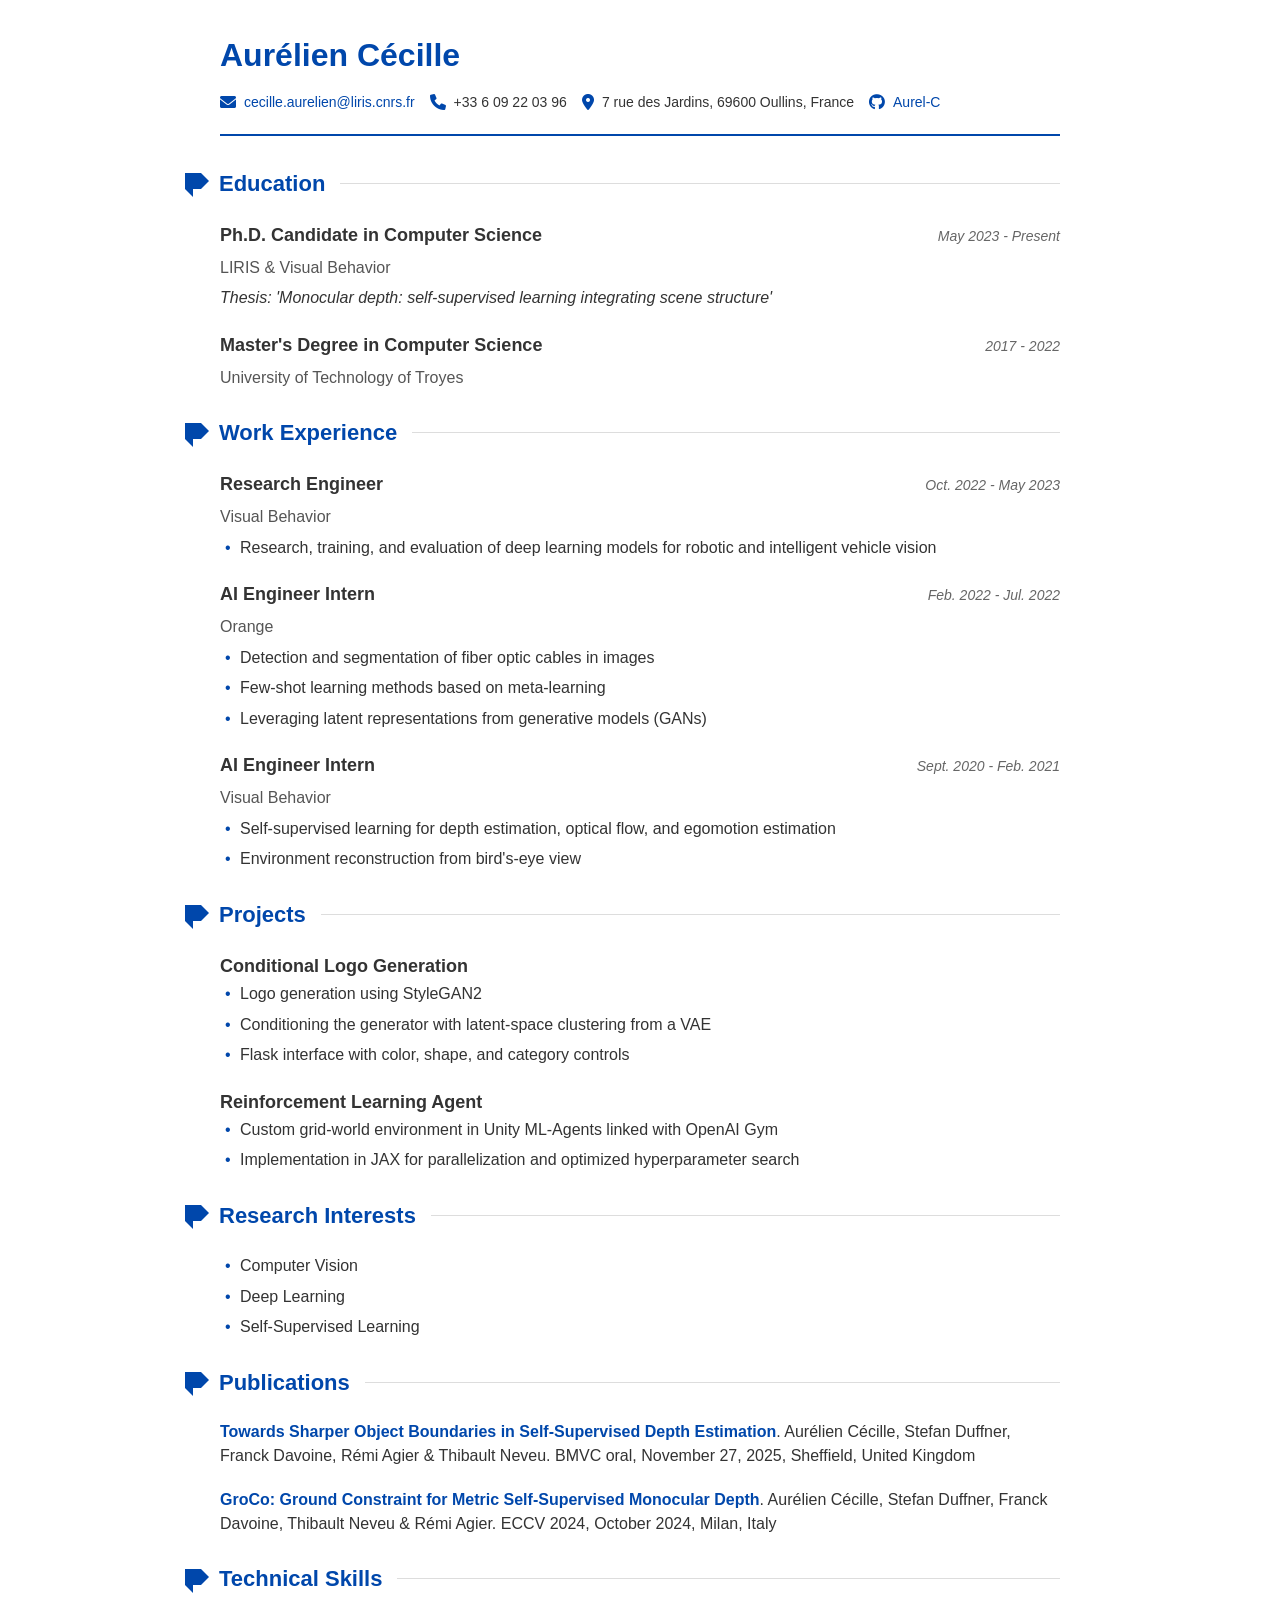
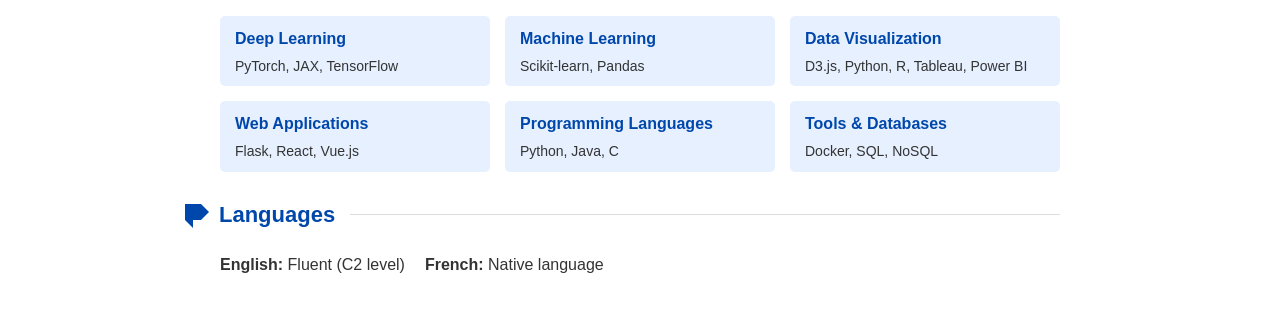
==== index.html @ 55fd3c97 "first commit" ====
<!DOCTYPE html>
<html lang="en">

<head>
    <meta charset="UTF-8">
    <meta name="viewport" content="width=device-width, initial-scale=1.0">
    <title>Aurélien Cécille - CV</title>
    <link rel="stylesheet" href="styles.css">
    <link rel="stylesheet" href="https://cdnjs.cloudflare.com/ajax/libs/font-awesome/6.0.0/css/all.min.css">
</head>

<body>
    <div class="container">
        <header>
            <div class="profile">
                <h1>Aurélien Cécille</h1>
                <div class="contact-info">
                    <p><i class="fas fa-envelope"></i> <a href="mailto:cecille.aurelien@liris.cnrs.fr">cecille.aurelien@liris.cnrs.fr</a></p>
                    <p><i class="fas fa-phone"></i> +33 6 09 22 03 96</p>
                    <p><i class="fas fa-map-marker-alt"></i> 7 rue des Jardins, 69600 Oullins, France</p>
                    <p><i class="fab fa-github"></i> <a href="https://github.com/aurel-c" target="_blank" rel="noreferrer noopener">Aurel-C</a></p>
                </div>
            </div>
        </header>

        <section id="education">
            <h2>
                <svg class="section-icon" width="18" height="18" viewBox="0 0 31.749998 31.750002">
                    <g transform="translate(-92.958307,-152.68222)">
                        <g transform="matrix(0.26458333,0,0,0.26458333,89.059949,132.625)">
                            <g transform="translate(14.733938,75.806834)">
                                <path style="fill:#0047ab" transform="rotate(180,20,100)"
                                    d="M 0,120 V 80 l 40,40 z m 40,80 h -80 v -80 h 80 z m -80,0 -40,-40 40,-40 z" />
                            </g>
                        </g>
                    </g>
                </svg>
                Education
            </h2>
            <div class="entry">
                <div class="entry-title">
                    <h3>Ph.D. Candidate in Computer Science</h3>
                    <p class="date">May 2023 - Present</p>
                </div>
                <p class="institution">LIRIS &amp; Visual Behavior</p>
                <p class="details">Thesis: &#39;Monocular depth: self-supervised learning integrating scene structure&#39;</p>
            </div>
            <div class="entry">
                <div class="entry-title">
                    <h3>Master&#39;s Degree in Computer Science</h3>
                    <p class="date">2017 - 2022</p>
                </div>
                <p class="institution">University of Technology of Troyes</p>
            </div>
        </section>

        <section id="work-experience">
            <h2>
                <svg class="section-icon" width="18" height="18" viewBox="0 0 31.749998 31.750002">
                    <g transform="translate(-92.958307,-152.68222)">
                        <g transform="matrix(0.26458333,0,0,0.26458333,89.059949,132.625)">
                            <g transform="translate(14.733938,75.806834)">
                                <path style="fill:#0047ab" transform="rotate(180,20,100)"
                                    d="M 0,120 V 80 l 40,40 z m 40,80 h -80 v -80 h 80 z m -80,0 -40,-40 40,-40 z" />
                            </g>
                        </g>
                    </g>
                </svg>
                Work Experience
            </h2>
            <div class="entry">
                <div class="entry-title">
                    <h3>Research Engineer</h3>
                    <p class="date">Oct. 2022 - May 2023</p>
                </div>
                <p class="institution">Visual Behavior</p>
                <ul>
                    <li>Research, training, and evaluation of deep learning models for robotic and intelligent vehicle vision</li>
                </ul>
            </div>
            <div class="entry">
                <div class="entry-title">
                    <h3>AI Engineer Intern</h3>
                    <p class="date">Feb. 2022 - Jul. 2022</p>
                </div>
                <p class="institution">Orange</p>
                <ul>
                    <li>Detection and segmentation of fiber optic cables in images</li>
                    <li>Few-shot learning methods based on meta-learning</li>
                    <li>Leveraging latent representations from generative models (GANs)</li>
                </ul>
            </div>
            <div class="entry">
                <div class="entry-title">
                    <h3>AI Engineer Intern</h3>
                    <p class="date">Sept. 2020 - Feb. 2021</p>
                </div>
                <p class="institution">Visual Behavior</p>
                <ul>
                    <li>Self-supervised learning for depth estimation, optical flow, and egomotion estimation</li>
                    <li>Environment reconstruction from bird&#39;s-eye view</li>
                </ul>
            </div>
        </section>

        <section id="projects">
            <h2>
                <svg class="section-icon" width="18" height="18" viewBox="0 0 31.749998 31.750002">
                    <g transform="translate(-92.958307,-152.68222)">
                        <g transform="matrix(0.26458333,0,0,0.26458333,89.059949,132.625)">
                            <g transform="translate(14.733938,75.806834)">
                                <path style="fill:#0047ab" transform="rotate(180,20,100)"
                                    d="M 0,120 V 80 l 40,40 z m 40,80 h -80 v -80 h 80 z m -80,0 -40,-40 40,-40 z" />
                            </g>
                        </g>
                    </g>
                </svg>
                Projects
            </h2>
            <div class="entry">
                <h3>
                    <a href="https://github.com/Aurel-C/Conditional-Logo-Generation-with-StyleGAN2" target="_blank" rel="noreferrer noopener">Conditional Logo Generation</a>
                </h3>
                <ul>
                    <li>Logo generation using StyleGAN2</li>
                    <li>Conditioning the generator with latent-space clustering from a VAE</li>
                    <li>Flask interface with color, shape, and category controls</li>
                </ul>
            </div>
            <div class="entry">
                <h3>
                    <a href="https://github.com/Aurel-C/Gridworld-rl" target="_blank" rel="noreferrer noopener">Reinforcement Learning Agent</a>
                </h3>
                <ul>
                    <li>Custom grid-world environment in Unity ML-Agents linked with OpenAI Gym</li>
                    <li>Implementation in JAX for parallelization and optimized hyperparameter search</li>
                </ul>
            </div>
        </section>

        <section id="research-interests">
            <h2>
                <svg class="section-icon" width="18" height="18" viewBox="0 0 31.749998 31.750002">
                    <g transform="translate(-92.958307,-152.68222)">
                        <g transform="matrix(0.26458333,0,0,0.26458333,89.059949,132.625)">
                            <g transform="translate(14.733938,75.806834)">
                                <path style="fill:#0047ab" transform="rotate(180,20,100)"
                                    d="M 0,120 V 80 l 40,40 z m 40,80 h -80 v -80 h 80 z m -80,0 -40,-40 40,-40 z" />
                            </g>
                        </g>
                    </g>
                </svg>
                Research Interests
            </h2>
            <ul>
                <li>Computer Vision</li>
                <li>Deep Learning</li>
                <li>Self-Supervised Learning</li>
            </ul>
        </section>

        <section id="publications">
            <h2>
                <svg class="section-icon" width="18" height="18" viewBox="0 0 31.749998 31.750002">
                    <g transform="translate(-92.958307,-152.68222)">
                        <g transform="matrix(0.26458333,0,0,0.26458333,89.059949,132.625)">
                            <g transform="translate(14.733938,75.806834)">
                                <path style="fill:#0047ab" transform="rotate(180,20,100)"
                                    d="M 0,120 V 80 l 40,40 z m 40,80 h -80 v -80 h 80 z m -80,0 -40,-40 40,-40 z" />
                            </g>
                        </g>
                    </g>
                </svg>
                Publications
            </h2>
            <div class="entry">
                <p class="publication"><a href="https://arxiv.org/abs/2509.15987" target="_blank" rel="noreferrer noopener">Towards Sharper Object Boundaries in Self-Supervised Depth Estimation</a>. Aurélien Cécille, Stefan Duffner, Franck Davoine, Rémi Agier &amp; Thibault Neveu. BMVC oral, November 27, 2025, Sheffield, United Kingdom</p>
            </div>
            <div class="entry">
                <p class="publication"><a href="https://arxiv.org/abs/2409.14850" target="_blank" rel="noreferrer noopener">GroCo: Ground Constraint for Metric Self-Supervised Monocular Depth</a>. Aurélien Cécille, Stefan Duffner, Franck Davoine, Thibault Neveu &amp; Rémi Agier. ECCV 2024, October 2024, Milan, Italy</p>
            </div>
        </section>

        <section id="technical-skills">
            <h2>
                <svg class="section-icon" width="18" height="18" viewBox="0 0 31.749998 31.750002">
                    <g transform="translate(-92.958307,-152.68222)">
                        <g transform="matrix(0.26458333,0,0,0.26458333,89.059949,132.625)">
                            <g transform="translate(14.733938,75.806834)">
                                <path style="fill:#0047ab" transform="rotate(180,20,100)"
                                    d="M 0,120 V 80 l 40,40 z m 40,80 h -80 v -80 h 80 z m -80,0 -40,-40 40,-40 z" />
                            </g>
                        </g>
                    </g>
                </svg>
                Technical Skills
            </h2>
            <div class="skills-grid">
                <div class="skill-category">
                    <h3>Deep Learning</h3>
                    <p>PyTorch, JAX, TensorFlow</p>
                </div>
                <div class="skill-category">
                    <h3>Machine Learning</h3>
                    <p>Scikit-learn, Pandas</p>
                </div>
                <div class="skill-category">
                    <h3>Data Visualization</h3>
                    <p>D3.js, Python, R, Tableau, Power BI</p>
                </div>
                <div class="skill-category">
                    <h3>Web Applications</h3>
                    <p>Flask, React, Vue.js</p>
                </div>
                <div class="skill-category">
                    <h3>Programming Languages</h3>
                    <p>Python, Java, C</p>
                </div>
                <div class="skill-category">
                    <h3>Tools &amp; Databases</h3>
                    <p>Docker, SQL, NoSQL</p>
                </div>
            </div>
        </section>

        <section id="languages">
            <h2>
                <svg class="section-icon" width="18" height="18" viewBox="0 0 31.749998 31.750002">
                    <g transform="translate(-92.958307,-152.68222)">
                        <g transform="matrix(0.26458333,0,0,0.26458333,89.059949,132.625)">
                            <g transform="translate(14.733938,75.806834)">
                                <path style="fill:#0047ab" transform="rotate(180,20,100)"
                                    d="M 0,120 V 80 l 40,40 z m 40,80 h -80 v -80 h 80 z m -80,0 -40,-40 40,-40 z" />
                            </g>
                        </g>
                    </g>
                </svg>
                Languages
            </h2>
            <div class="language">
                <p><strong>English:</strong> Fluent (C2 level)</p>
                <p><strong>French:</strong> Native language</p>
            </div>
        </section>
    </div>
</body>

</html>
---- styles.css ----
:root {
    --primary-color: #0047ab;
    --secondary-color: #f5f5f5;
    --text-color: #333;
    --accent-color: #0047ab;
    --border-color: #ddd;
    --light-accent: #e6f0ff;
}

* {
    margin: 0;
    padding: 0;
    box-sizing: border-box;
}

body {
    font-family: 'Segoe UI', Tahoma, Geneva, Verdana, sans-serif;
    line-height: 1.6;
    color: var(--text-color);
    background-color: #fff;
    padding: 0;
    margin: 0;
}

.container {
    max-width: 900px;
    margin: 0 auto;
    padding: 30px;
    background-color: #fff;
}

/* Header */
header {
    margin-bottom: 30px;
    border-bottom: 2px solid var(--primary-color);
    padding-bottom: 20px;
}

h1 {
    color: var(--primary-color);
    font-size: 32px;
    margin-bottom: 10px;
}

.contact-info {
    display: flex;
    flex-wrap: wrap;
    gap: 15px;
}

.contact-info p {
    margin: 0;
    display: flex;
    align-items: center;
    font-size: 14px;
}

.contact-info i {
    color: var(--primary-color);
    margin-right: 8px;
    font-size: 16px;
}

.contact-info a {
    color: var(--primary-color);
    text-decoration: none;
}

.contact-info a:hover {
    text-decoration: underline;
}

/* Sections */
section {
    margin-bottom: 25px;
}

h2 {
    color: var(--primary-color);
    font-size: 22px;
    margin-bottom: 15px;
    padding-bottom: 5px;
    display: flex;
    align-items: center;
    position: relative;
}

/* Add line after the header text */
h2:after {
    content: "";
    flex-grow: 1;
    height: 1px;
    background-color: var(--border-color);
    margin-left: 15px;
}

.section-icon {
    width: 24px;
    height: 24px;
    margin-right: 10px;
    vertical-align: middle;
    display: inline-block;
    position: relative;
    top: 2px;
    margin-left: -35px; /* Move whole to the left */
}

.entry {
    margin-bottom: 20px;
}

.entry-title {
    display: flex;
    justify-content: space-between;
    align-items: baseline;
    margin-bottom: 5px;
}

h3 {
    color: var(--text-color);
    font-size: 18px;
    font-weight: 600;
}

h3 a {
    color: var(--text-color);
    text-decoration: none;
    transition: all 0.2s ease;
}

h3 a:hover {
    color: var(--primary-color);
    text-decoration: underline;
}

.date {
    color: #666;
    font-style: italic;
    font-size: 14px;
}

.institution {
    color: #555;
    font-weight: 500;
    margin-bottom: 5px;
}

.publication a {
    font-weight: 600;
    color: var(--primary-color);
    text-decoration: none;
    transition: all 0.2s ease;
}

.publication a:hover {
    text-decoration: underline;
}

.details {
    font-style: italic;
    margin-bottom: 10px;
}

/* Lists */
ul {
    list-style-type: none;
    padding-left: 5px;
}

li {
    margin-bottom: 5px;
    position: relative;
    padding-left: 15px;
}

li::before {
    content: "•";
    color: var(--primary-color);
    position: absolute;
    left: 0;
}

/* Skills Grid */
.skills-grid {
    display: grid;
    grid-template-columns: repeat(auto-fill, minmax(200px, 1fr));
    gap: 15px;
}

.skill-category {
    background-color: var(--light-accent);
    padding: 10px 15px;
    border-radius: 5px;
}

.skill-category h3 {
    font-size: 16px;
    margin-bottom: 5px;
    color: var(--primary-color);
}

.skill-category p {
    font-size: 14px;
    line-height: 1.4;
}

/* Publications */
.publication {
    margin-bottom: 10px;
    line-height: 1.5;
}

/* Languages */
.language {
    display: flex;
    gap: 20px;
}

/* Media Queries for Responsiveness */
@media screen and (max-width: 768px) {
    .container {
        padding: 15px;
    }

    .contact-info {
        flex-direction: column;
        gap: 8px;
    }

    .entry-title {
        flex-direction: column;
    }

    .skills-grid {
        grid-template-columns: repeat(auto-fill, minmax(150px, 1fr));
    }

    .language {
        flex-direction: column;
        gap: 5px;
    }
}

/* Print Styles */
@media print {
    body {
        background-color: white;
        font-size: 12pt;
    }

    .container {
        max-width: 100%;
        padding: 0;
        box-shadow: none;
    }

    a {
        text-decoration: none;
        color: var(--text-color);
    }

    .skills-grid {
        page-break-inside: avoid;
    }

    section {
        page-break-inside: avoid;
    }

    h2, h3 {
        page-break-after: avoid;
    }
}
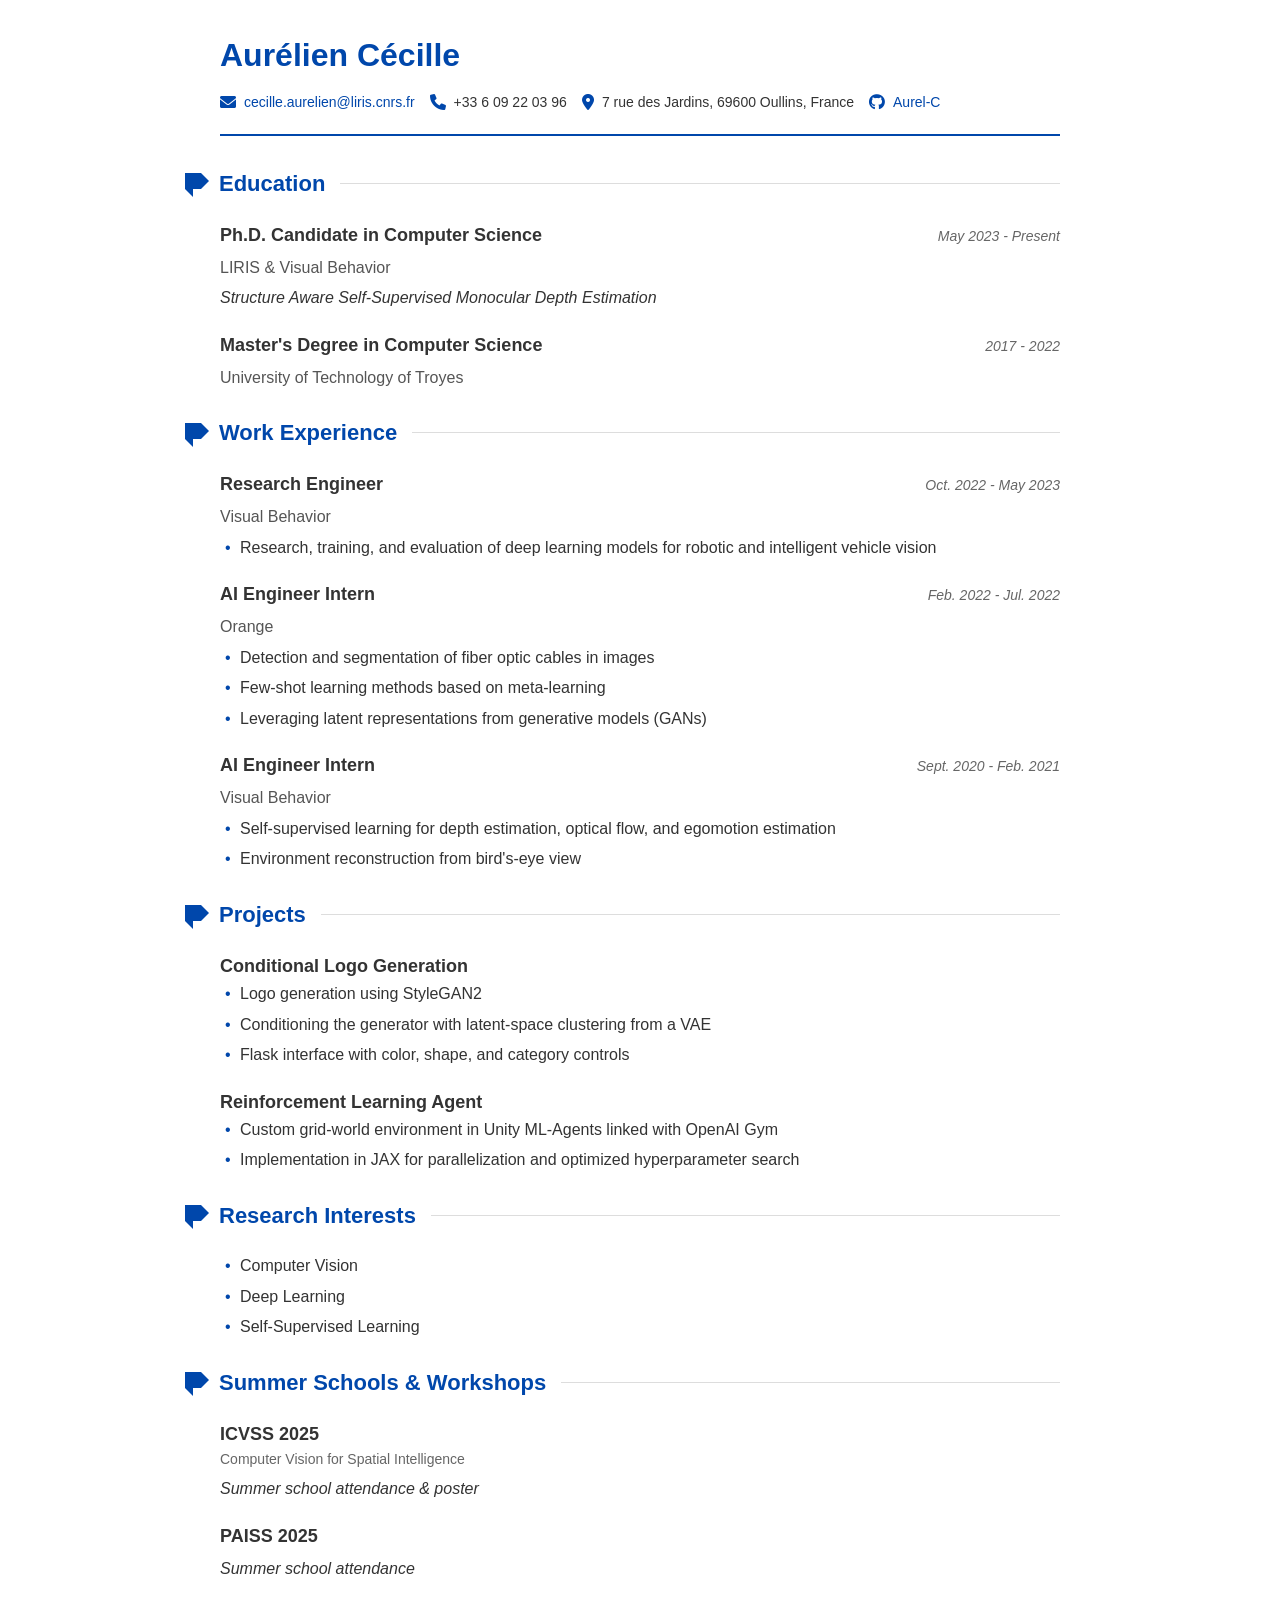
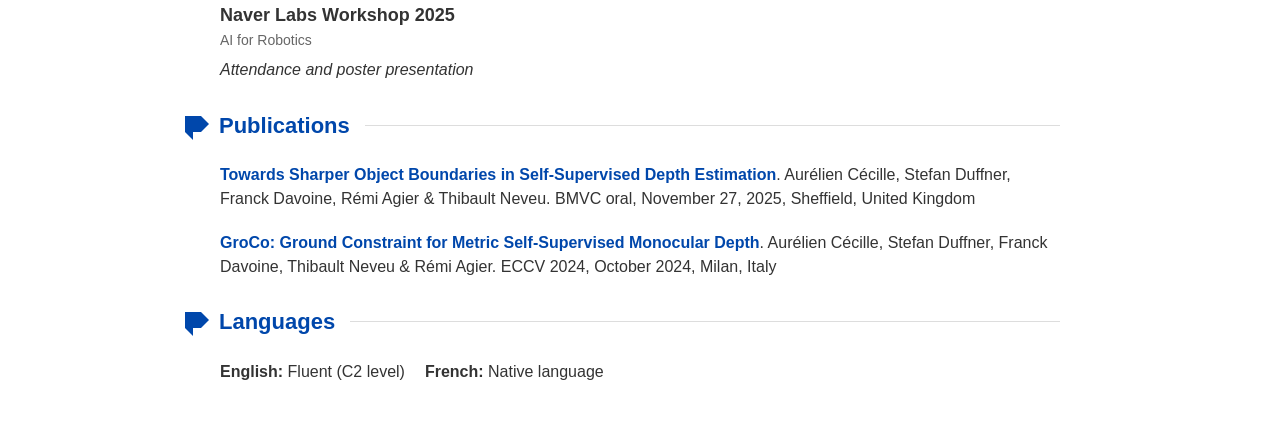
==== commit cf59b638: "SS & Workshops" ====
--- a/index.html
+++ b/index.html
@@ -43,7 +43,7 @@
                     <p class="date">May 2023 - Present</p>
                 </div>
                 <p class="institution">LIRIS &amp; Visual Behavior</p>
-                <p class="details">Thesis: &#39;Monocular depth: self-supervised learning integrating scene structure&#39;</p>
+                <p class="details">Structure Aware Self-Supervised Monocular Depth Estimation</p>
             </div>
             <div class="entry">
                 <div class="entry-title">
@@ -159,6 +159,42 @@
             </ul>
         </section>
 
+        <section id="conferences">
+            <h2>
+                <svg class="section-icon" width="18" height="18" viewBox="0 0 31.749998 31.750002">
+                    <g transform="translate(-92.958307,-152.68222)">
+                        <g transform="matrix(0.26458333,0,0,0.26458333,89.059949,132.625)">
+                            <g transform="translate(14.733938,75.806834)">
+                                <path style="fill:#0047ab" transform="rotate(180,20,100)"
+                                    d="M 0,120 V 80 l 40,40 z m 40,80 h -80 v -80 h 80 z m -80,0 -40,-40 40,-40 z" />
+                            </g>
+                        </g>
+                    </g>
+                </svg>
+                Summer Schools &amp; Workshops
+            </h2>
+            <div class="entry">
+                <div class="entry-title">
+                    <h3><a href="https://icvss.dmi.unict.it/icvss2025/" target="_blank" rel="noreferrer noopener">ICVSS 2025</a></h3>
+                </div>
+                <p class="subtitle">Computer Vision for Spatial Intelligence</p>
+                <p class="details">Summer school attendance &amp; poster</p>
+            </div>
+            <div class="entry">
+                <div class="entry-title">
+                    <h3><a href="https://europe.naverlabs.com/updates/paiss/" target="_blank" rel="noreferrer noopener">PAISS 2025</a></h3>
+                </div>
+                <p class="details">Summer school attendance</p>
+            </div>
+            <div class="entry">
+                <div class="entry-title">
+                    <h3><a href="https://europe.naverlabs.com/updates/ai4roboticsworkshop/" target="_blank" rel="noreferrer noopener">Naver Labs Workshop 2025</a></h3>
+                </div>
+                <p class="subtitle">AI for Robotics</p>
+                <p class="details">Attendance and poster presentation</p>
+            </div>
+        </section>
+
         <section id="publications">
             <h2>
                 <svg class="section-icon" width="18" height="18" viewBox="0 0 31.749998 31.750002">
@@ -181,47 +217,6 @@
             </div>
         </section>
 
-        <section id="technical-skills">
-            <h2>
-                <svg class="section-icon" width="18" height="18" viewBox="0 0 31.749998 31.750002">
-                    <g transform="translate(-92.958307,-152.68222)">
-                        <g transform="matrix(0.26458333,0,0,0.26458333,89.059949,132.625)">
-                            <g transform="translate(14.733938,75.806834)">
-                                <path style="fill:#0047ab" transform="rotate(180,20,100)"
-                                    d="M 0,120 V 80 l 40,40 z m 40,80 h -80 v -80 h 80 z m -80,0 -40,-40 40,-40 z" />
-                            </g>
-                        </g>
-                    </g>
-                </svg>
-                Technical Skills
-            </h2>
-            <div class="skills-grid">
-                <div class="skill-category">
-                    <h3>Deep Learning</h3>
-                    <p>PyTorch, JAX, TensorFlow</p>
-                </div>
-                <div class="skill-category">
-                    <h3>Machine Learning</h3>
-                    <p>Scikit-learn, Pandas</p>
-                </div>
-                <div class="skill-category">
-                    <h3>Data Visualization</h3>
-                    <p>D3.js, Python, R, Tableau, Power BI</p>
-                </div>
-                <div class="skill-category">
-                    <h3>Web Applications</h3>
-                    <p>Flask, React, Vue.js</p>
-                </div>
-                <div class="skill-category">
-                    <h3>Programming Languages</h3>
-                    <p>Python, Java, C</p>
-                </div>
-                <div class="skill-category">
-                    <h3>Tools &amp; Databases</h3>
-                    <p>Docker, SQL, NoSQL</p>
-                </div>
-            </div>
-        </section>
 
         <section id="languages">
             <h2>
--- a/styles.css
+++ b/styles.css
@@ -161,6 +161,13 @@
     margin-bottom: 10px;
 }
 
+.subtitle {
+    color: #666;
+    font-size: 14px;
+    margin-top: -6px;
+    margin-bottom: 6px;
+}
+
 /* Lists */
 ul {
     list-style-type: none;
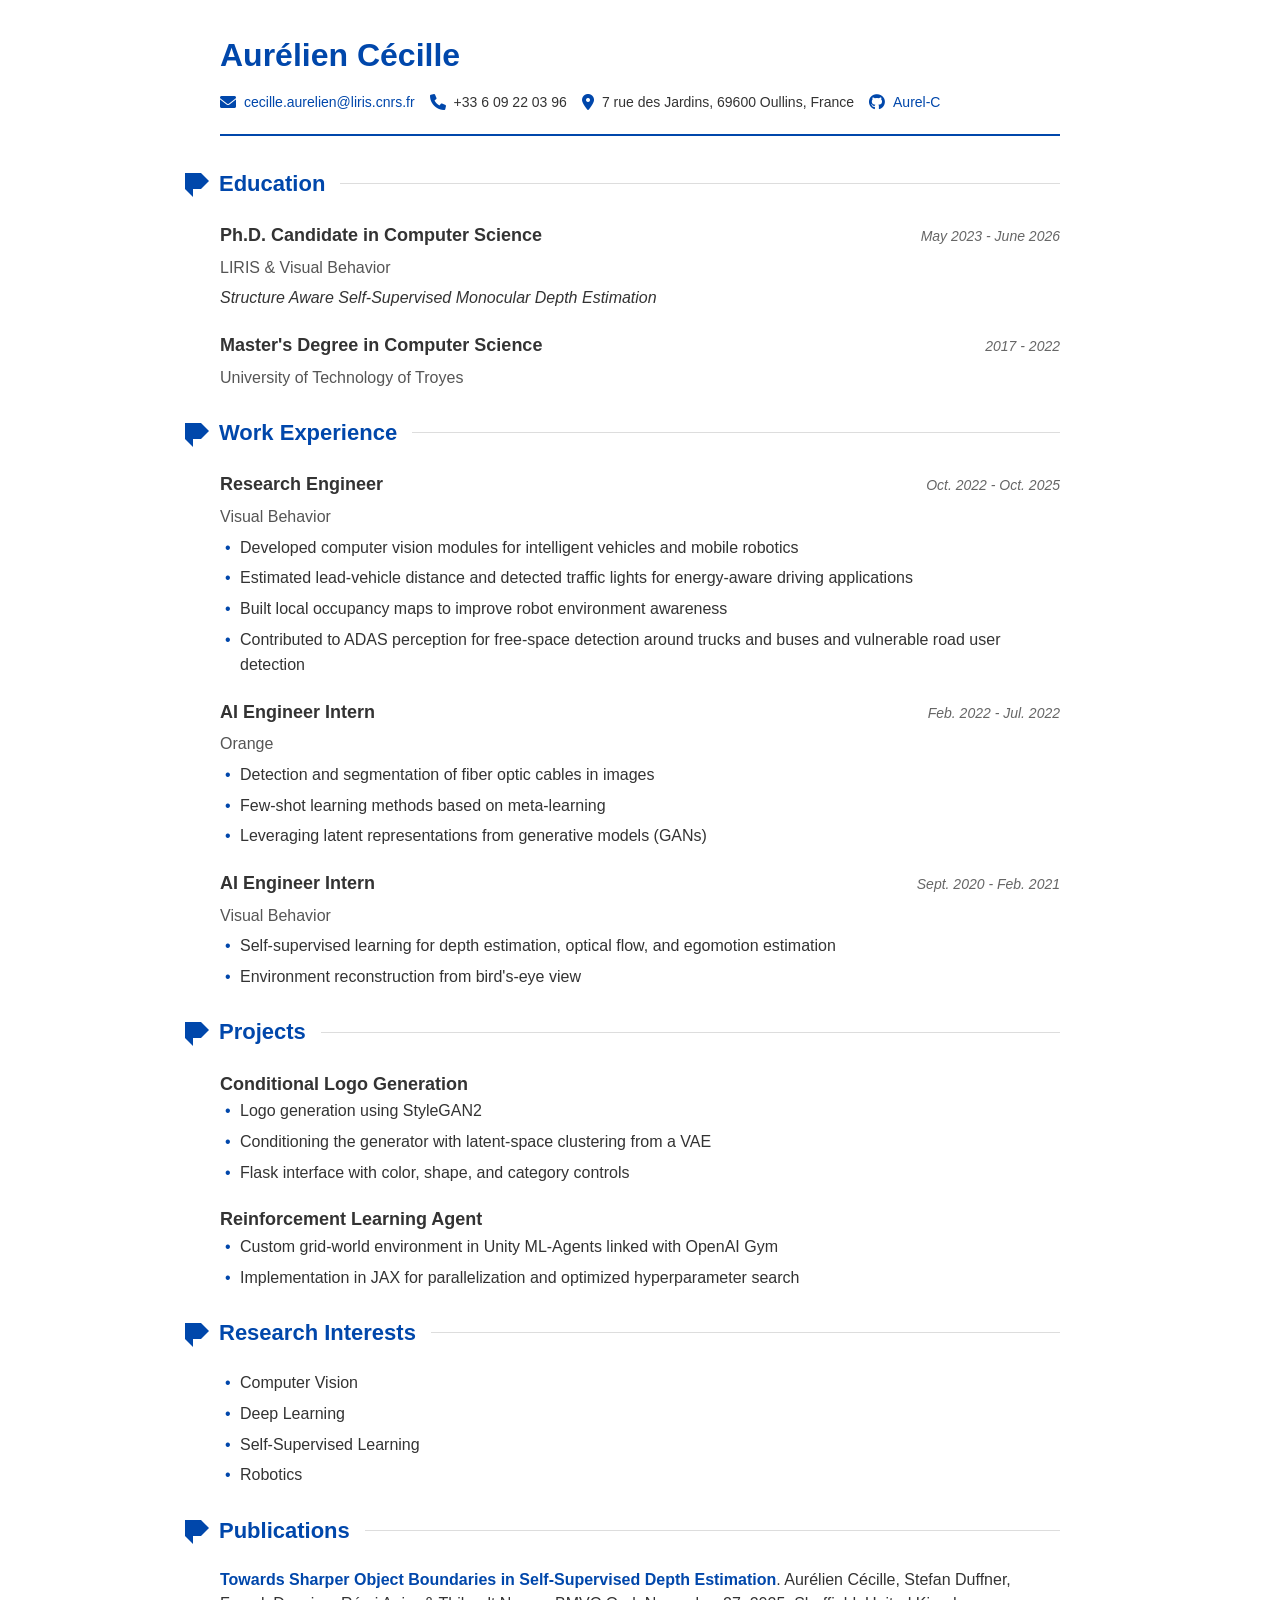
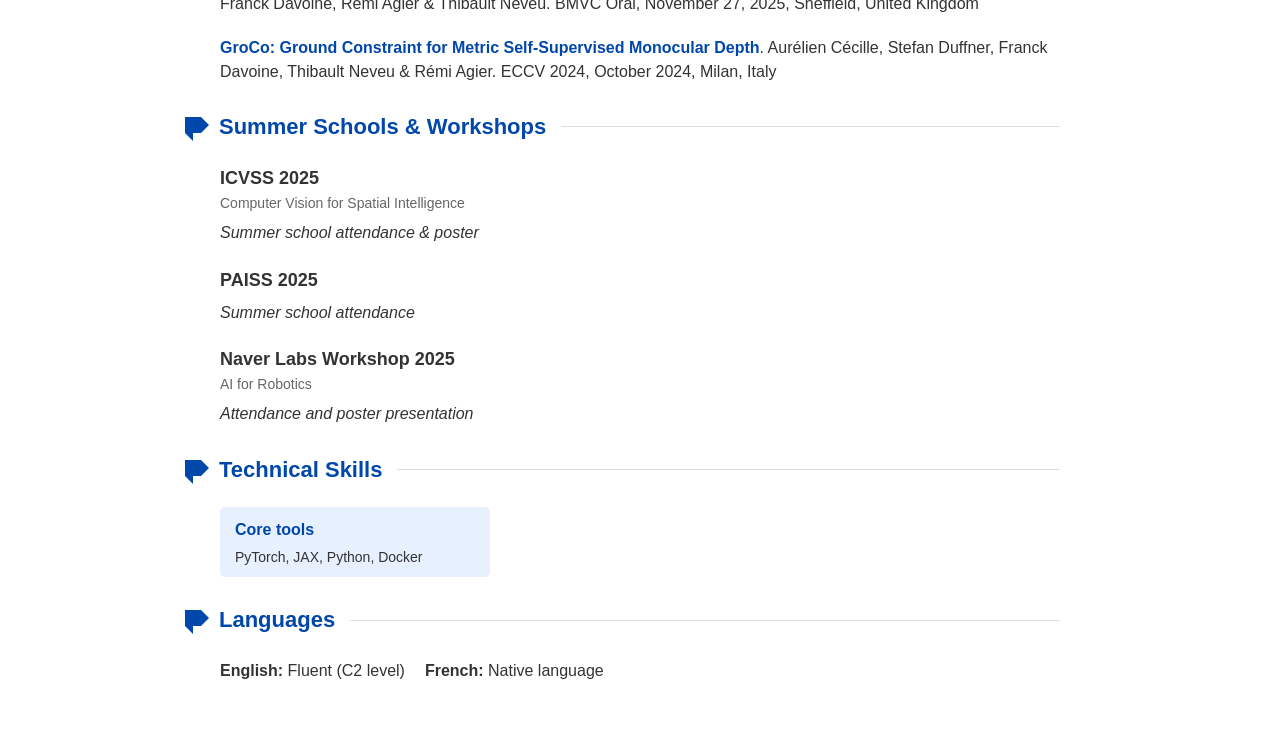
==== commit e5897c4e: "new content" ====
--- a/index.html
+++ b/index.html
@@ -40,7 +40,7 @@
             <div class="entry">
                 <div class="entry-title">
                     <h3>Ph.D. Candidate in Computer Science</h3>
-                    <p class="date">May 2023 - Present</p>
+                    <p class="date">May 2023 - June 2026</p>
                 </div>
                 <p class="institution">LIRIS &amp; Visual Behavior</p>
                 <p class="details">Structure Aware Self-Supervised Monocular Depth Estimation</p>
@@ -71,11 +71,14 @@
             <div class="entry">
                 <div class="entry-title">
                     <h3>Research Engineer</h3>
-                    <p class="date">Oct. 2022 - May 2023</p>
+                    <p class="date">Oct. 2022 - Oct. 2025</p>
                 </div>
                 <p class="institution">Visual Behavior</p>
                 <ul>
-                    <li>Research, training, and evaluation of deep learning models for robotic and intelligent vehicle vision</li>
+                    <li>Developed computer vision modules for intelligent vehicles and mobile robotics</li>
+                    <li>Estimated lead-vehicle distance and detected traffic lights for energy-aware driving applications</li>
+                    <li>Built local occupancy maps to improve robot environment awareness</li>
+                    <li>Contributed to ADAS perception for free-space detection around trucks and buses and vulnerable road user detection</li>
                 </ul>
             </div>
             <div class="entry">
@@ -156,7 +159,30 @@
                 <li>Computer Vision</li>
                 <li>Deep Learning</li>
                 <li>Self-Supervised Learning</li>
+                <li>Robotics</li>
             </ul>
+        </section>
+
+        <section id="publications">
+            <h2>
+                <svg class="section-icon" width="18" height="18" viewBox="0 0 31.749998 31.750002">
+                    <g transform="translate(-92.958307,-152.68222)">
+                        <g transform="matrix(0.26458333,0,0,0.26458333,89.059949,132.625)">
+                            <g transform="translate(14.733938,75.806834)">
+                                <path style="fill:#0047ab" transform="rotate(180,20,100)"
+                                    d="M 0,120 V 80 l 40,40 z m 40,80 h -80 v -80 h 80 z m -80,0 -40,-40 40,-40 z" />
+                            </g>
+                        </g>
+                    </g>
+                </svg>
+                Publications
+            </h2>
+            <div class="entry">
+                <p class="publication"><a href="https://arxiv.org/abs/2509.15987" target="_blank" rel="noreferrer noopener">Towards Sharper Object Boundaries in Self-Supervised Depth Estimation</a>. Aurélien Cécille, Stefan Duffner, Franck Davoine, Rémi Agier &amp; Thibault Neveu. BMVC Oral, November 27, 2025, Sheffield, United Kingdom</p>
+            </div>
+            <div class="entry">
+                <p class="publication"><a href="https://arxiv.org/abs/2409.14850" target="_blank" rel="noreferrer noopener">GroCo: Ground Constraint for Metric Self-Supervised Monocular Depth</a>. Aurélien Cécille, Stefan Duffner, Franck Davoine, Thibault Neveu &amp; Rémi Agier. ECCV 2024, October 2024, Milan, Italy</p>
+            </div>
         </section>
 
         <section id="conferences">
@@ -195,28 +221,27 @@
             </div>
         </section>
 
-        <section id="publications">
-            <h2>
-                <svg class="section-icon" width="18" height="18" viewBox="0 0 31.749998 31.750002">
-                    <g transform="translate(-92.958307,-152.68222)">
-                        <g transform="matrix(0.26458333,0,0,0.26458333,89.059949,132.625)">
-                            <g transform="translate(14.733938,75.806834)">
-                                <path style="fill:#0047ab" transform="rotate(180,20,100)"
-                                    d="M 0,120 V 80 l 40,40 z m 40,80 h -80 v -80 h 80 z m -80,0 -40,-40 40,-40 z" />
-                            </g>
-                        </g>
-                    </g>
-                </svg>
-                Publications
-            </h2>
-            <div class="entry">
-                <p class="publication"><a href="https://arxiv.org/abs/2509.15987" target="_blank" rel="noreferrer noopener">Towards Sharper Object Boundaries in Self-Supervised Depth Estimation</a>. Aurélien Cécille, Stefan Duffner, Franck Davoine, Rémi Agier &amp; Thibault Neveu. BMVC oral, November 27, 2025, Sheffield, United Kingdom</p>
-            </div>
-            <div class="entry">
-                <p class="publication"><a href="https://arxiv.org/abs/2409.14850" target="_blank" rel="noreferrer noopener">GroCo: Ground Constraint for Metric Self-Supervised Monocular Depth</a>. Aurélien Cécille, Stefan Duffner, Franck Davoine, Thibault Neveu &amp; Rémi Agier. ECCV 2024, October 2024, Milan, Italy</p>
-            </div>
-        </section>
-
+        <section id="technical-skills">
+            <h2>
+                <svg class="section-icon" width="18" height="18" viewBox="0 0 31.749998 31.750002">
+                    <g transform="translate(-92.958307,-152.68222)">
+                        <g transform="matrix(0.26458333,0,0,0.26458333,89.059949,132.625)">
+                            <g transform="translate(14.733938,75.806834)">
+                                <path style="fill:#0047ab" transform="rotate(180,20,100)"
+                                    d="M 0,120 V 80 l 40,40 z m 40,80 h -80 v -80 h 80 z m -80,0 -40,-40 40,-40 z" />
+                            </g>
+                        </g>
+                    </g>
+                </svg>
+                Technical Skills
+            </h2>
+            <div class="skills-grid">
+                <div class="skill-category">
+                    <h3>Core tools</h3>
+                    <p>PyTorch, JAX, Python, Docker</p>
+                </div>
+            </div>
+        </section>
 
         <section id="languages">
             <h2>
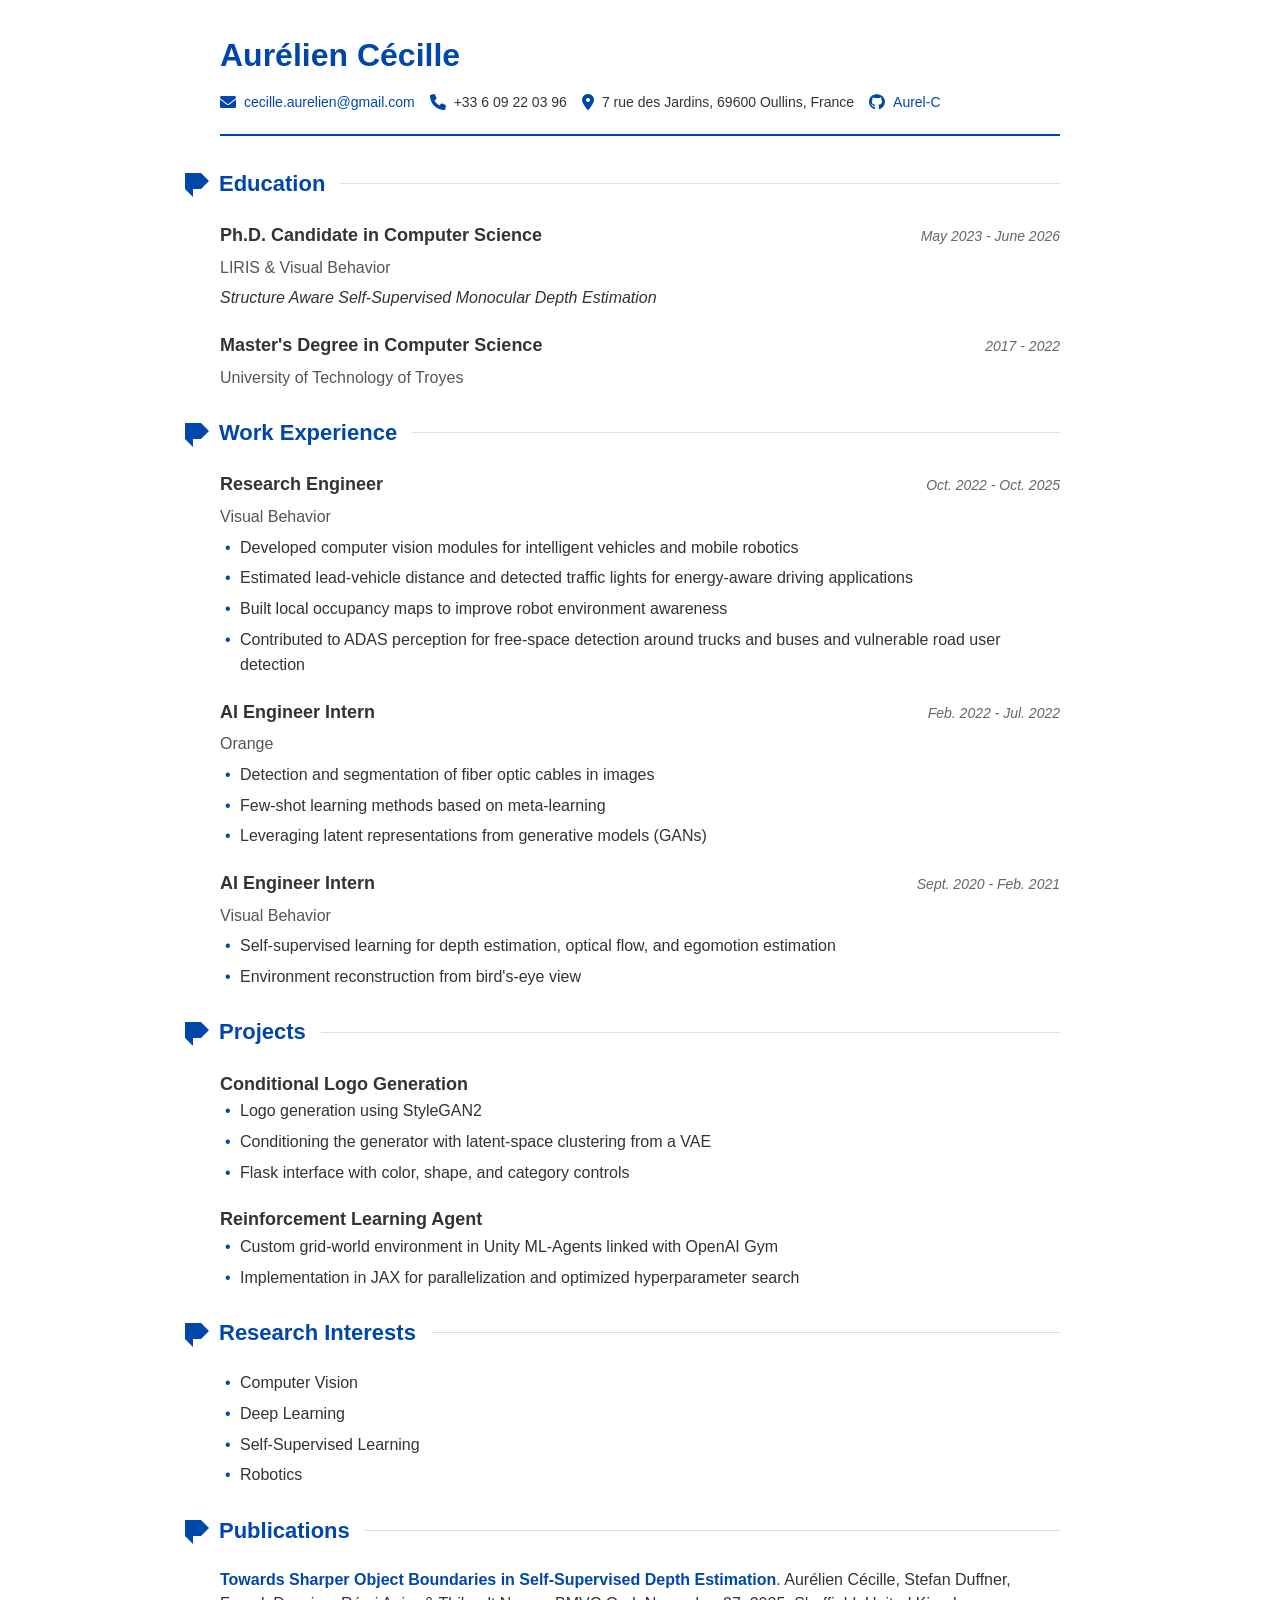
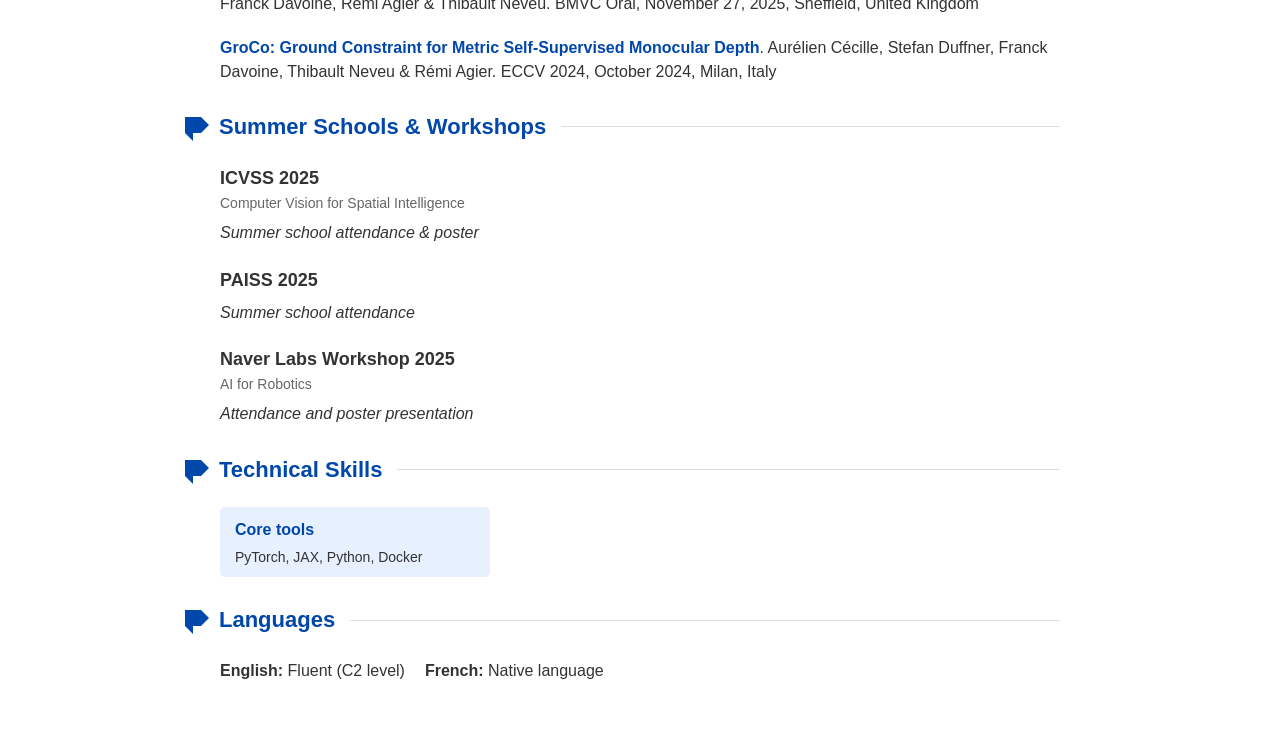
==== commit ba5ca89b: "fix line" ====
--- a/index.html
+++ b/index.html
@@ -15,7 +15,7 @@
             <div class="profile">
                 <h1>Aurélien Cécille</h1>
                 <div class="contact-info">
-                    <p><i class="fas fa-envelope"></i> <a href="mailto:cecille.aurelien@liris.cnrs.fr">cecille.aurelien@liris.cnrs.fr</a></p>
+                    <p><i class="fas fa-envelope"></i> <a href="mailto:cecille.aurelien@gmail.com">cecille.aurelien@gmail.com</a></p>
                     <p><i class="fas fa-phone"></i> +33 6 09 22 03 96</p>
                     <p><i class="fas fa-map-marker-alt"></i> 7 rue des Jardins, 69600 Oullins, France</p>
                     <p><i class="fab fa-github"></i> <a href="https://github.com/aurel-c" target="_blank" rel="noreferrer noopener">Aurel-C</a></p>
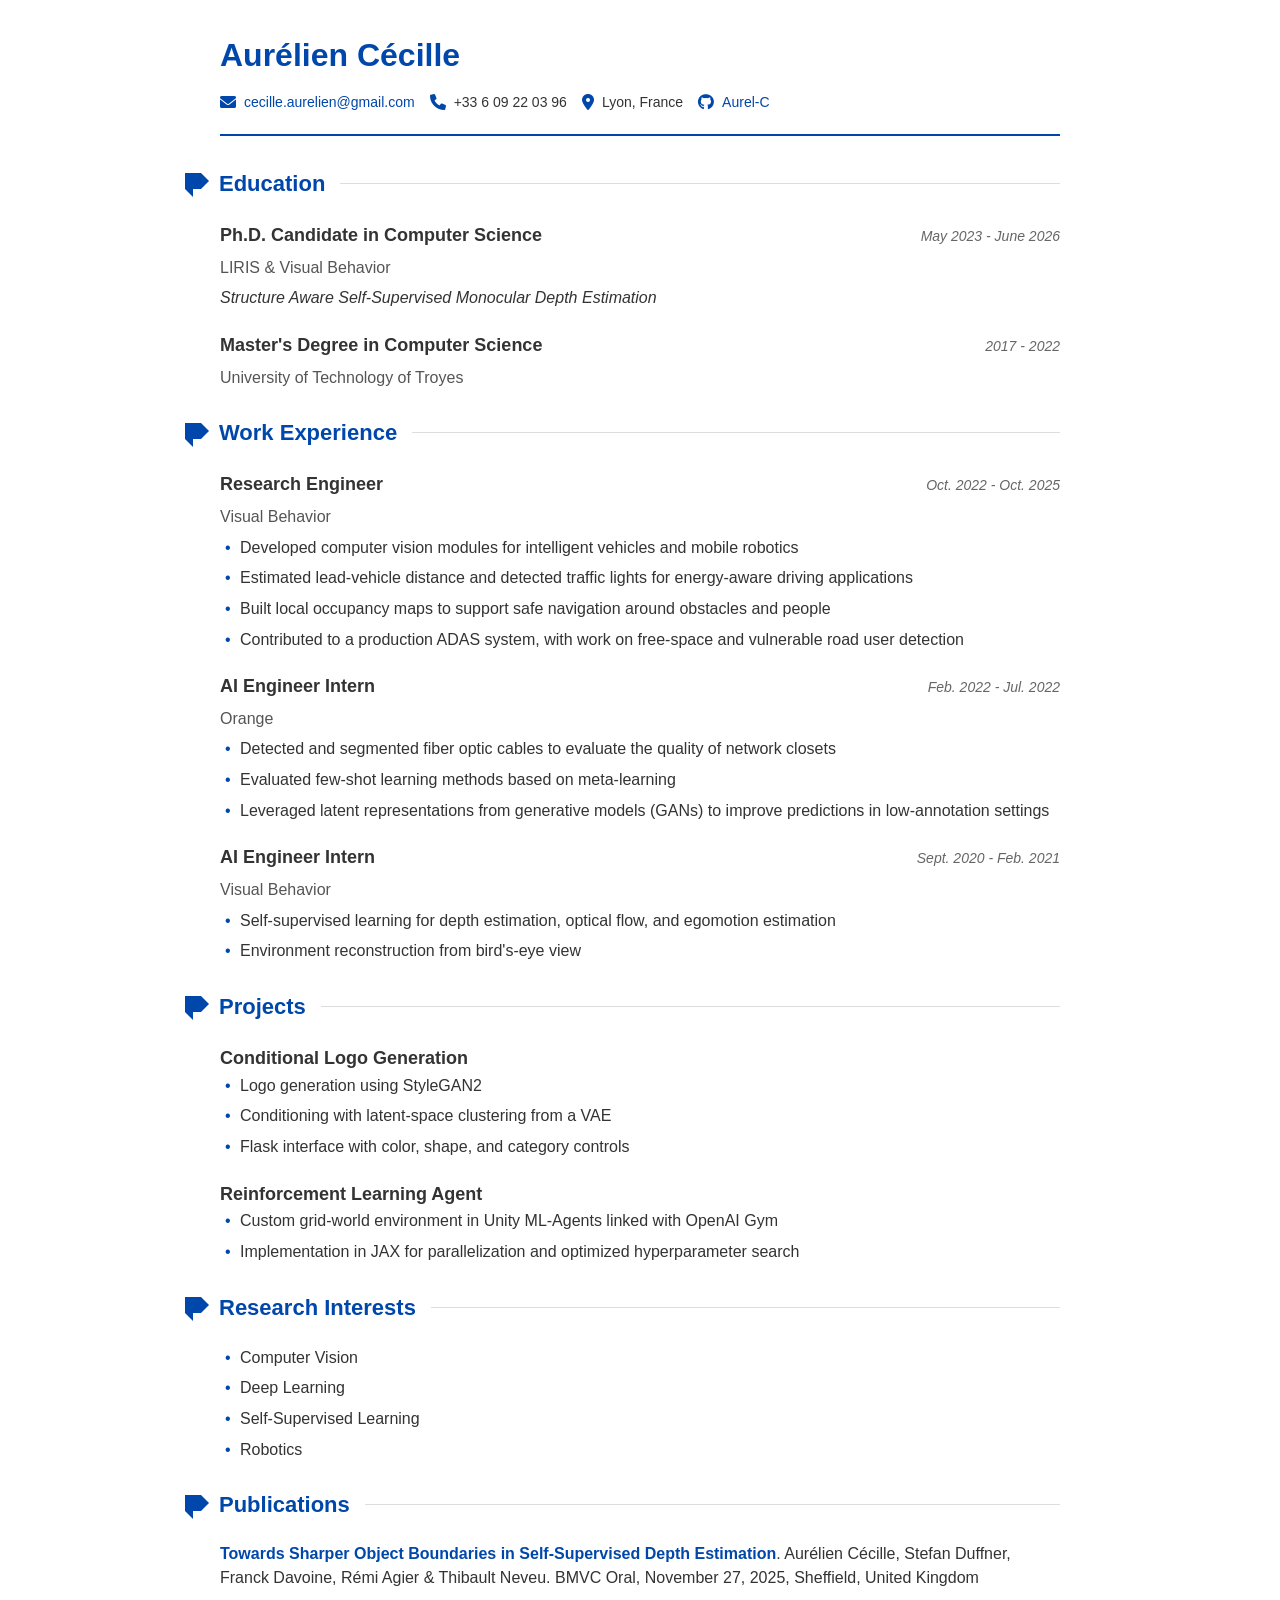
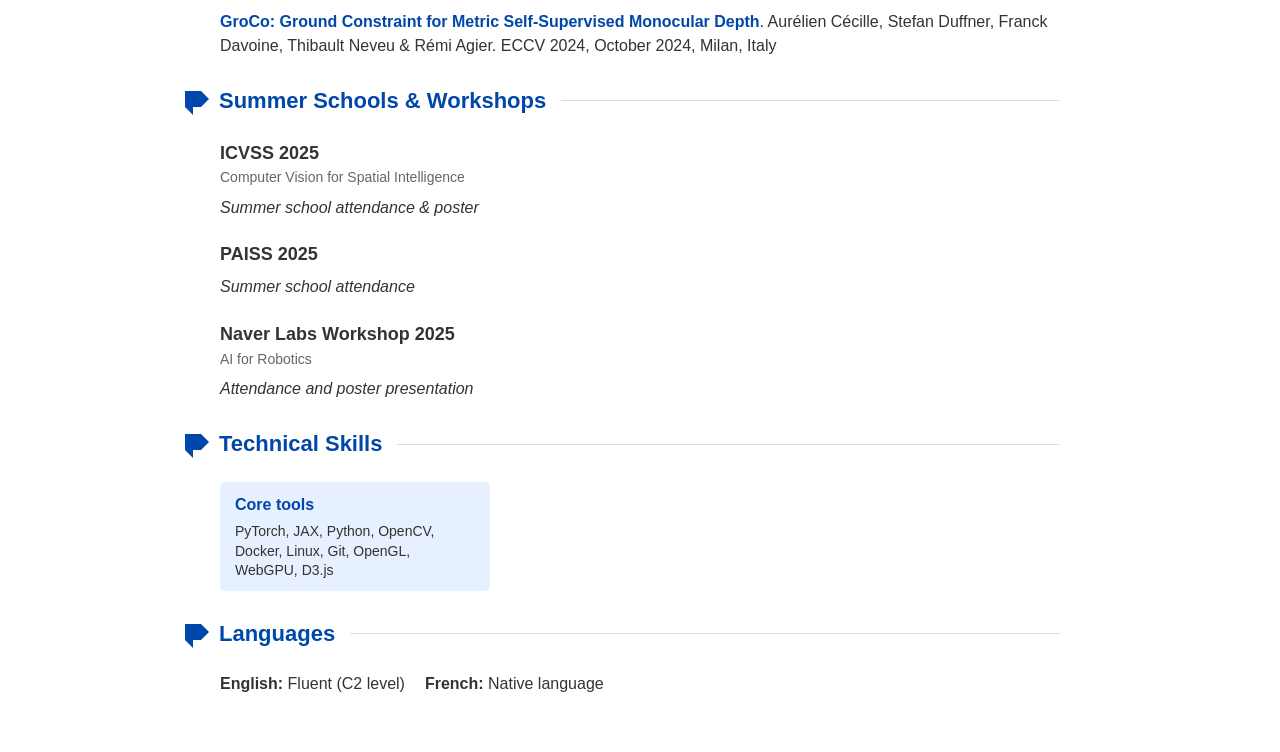
==== commit a7d5e72b: "add picutre and improve phrasing" ====
--- a/index.html
+++ b/index.html
@@ -17,7 +17,7 @@
                 <div class="contact-info">
                     <p><i class="fas fa-envelope"></i> <a href="mailto:cecille.aurelien@gmail.com">cecille.aurelien@gmail.com</a></p>
                     <p><i class="fas fa-phone"></i> +33 6 09 22 03 96</p>
-                    <p><i class="fas fa-map-marker-alt"></i> 7 rue des Jardins, 69600 Oullins, France</p>
+                    <p><i class="fas fa-map-marker-alt"></i> Lyon, France</p>
                     <p><i class="fab fa-github"></i> <a href="https://github.com/aurel-c" target="_blank" rel="noreferrer noopener">Aurel-C</a></p>
                 </div>
             </div>
@@ -77,8 +77,8 @@
                 <ul>
                     <li>Developed computer vision modules for intelligent vehicles and mobile robotics</li>
                     <li>Estimated lead-vehicle distance and detected traffic lights for energy-aware driving applications</li>
-                    <li>Built local occupancy maps to improve robot environment awareness</li>
-                    <li>Contributed to ADAS perception for free-space detection around trucks and buses and vulnerable road user detection</li>
+                    <li>Built local occupancy maps to support safe navigation around obstacles and people</li>
+                    <li>Contributed to a production ADAS system, with work on free-space and vulnerable road user detection</li>
                 </ul>
             </div>
             <div class="entry">
@@ -88,9 +88,9 @@
                 </div>
                 <p class="institution">Orange</p>
                 <ul>
-                    <li>Detection and segmentation of fiber optic cables in images</li>
-                    <li>Few-shot learning methods based on meta-learning</li>
-                    <li>Leveraging latent representations from generative models (GANs)</li>
+                    <li>Detected and segmented fiber optic cables to evaluate the quality of network closets</li>
+                    <li>Evaluated few-shot learning methods based on meta-learning</li>
+                    <li>Leveraged latent representations from generative models (GANs) to improve predictions in low-annotation settings</li>
                 </ul>
             </div>
             <div class="entry">
@@ -126,7 +126,7 @@
                 </h3>
                 <ul>
                     <li>Logo generation using StyleGAN2</li>
-                    <li>Conditioning the generator with latent-space clustering from a VAE</li>
+                    <li>Conditioning with latent-space clustering from a VAE</li>
                     <li>Flask interface with color, shape, and category controls</li>
                 </ul>
             </div>
@@ -238,7 +238,7 @@
             <div class="skills-grid">
                 <div class="skill-category">
                     <h3>Core tools</h3>
-                    <p>PyTorch, JAX, Python, Docker</p>
+                    <p>PyTorch, JAX, Python, OpenCV, Docker, Linux, Git, OpenGL, WebGPU, D3.js</p>
                 </div>
             </div>
         </section>
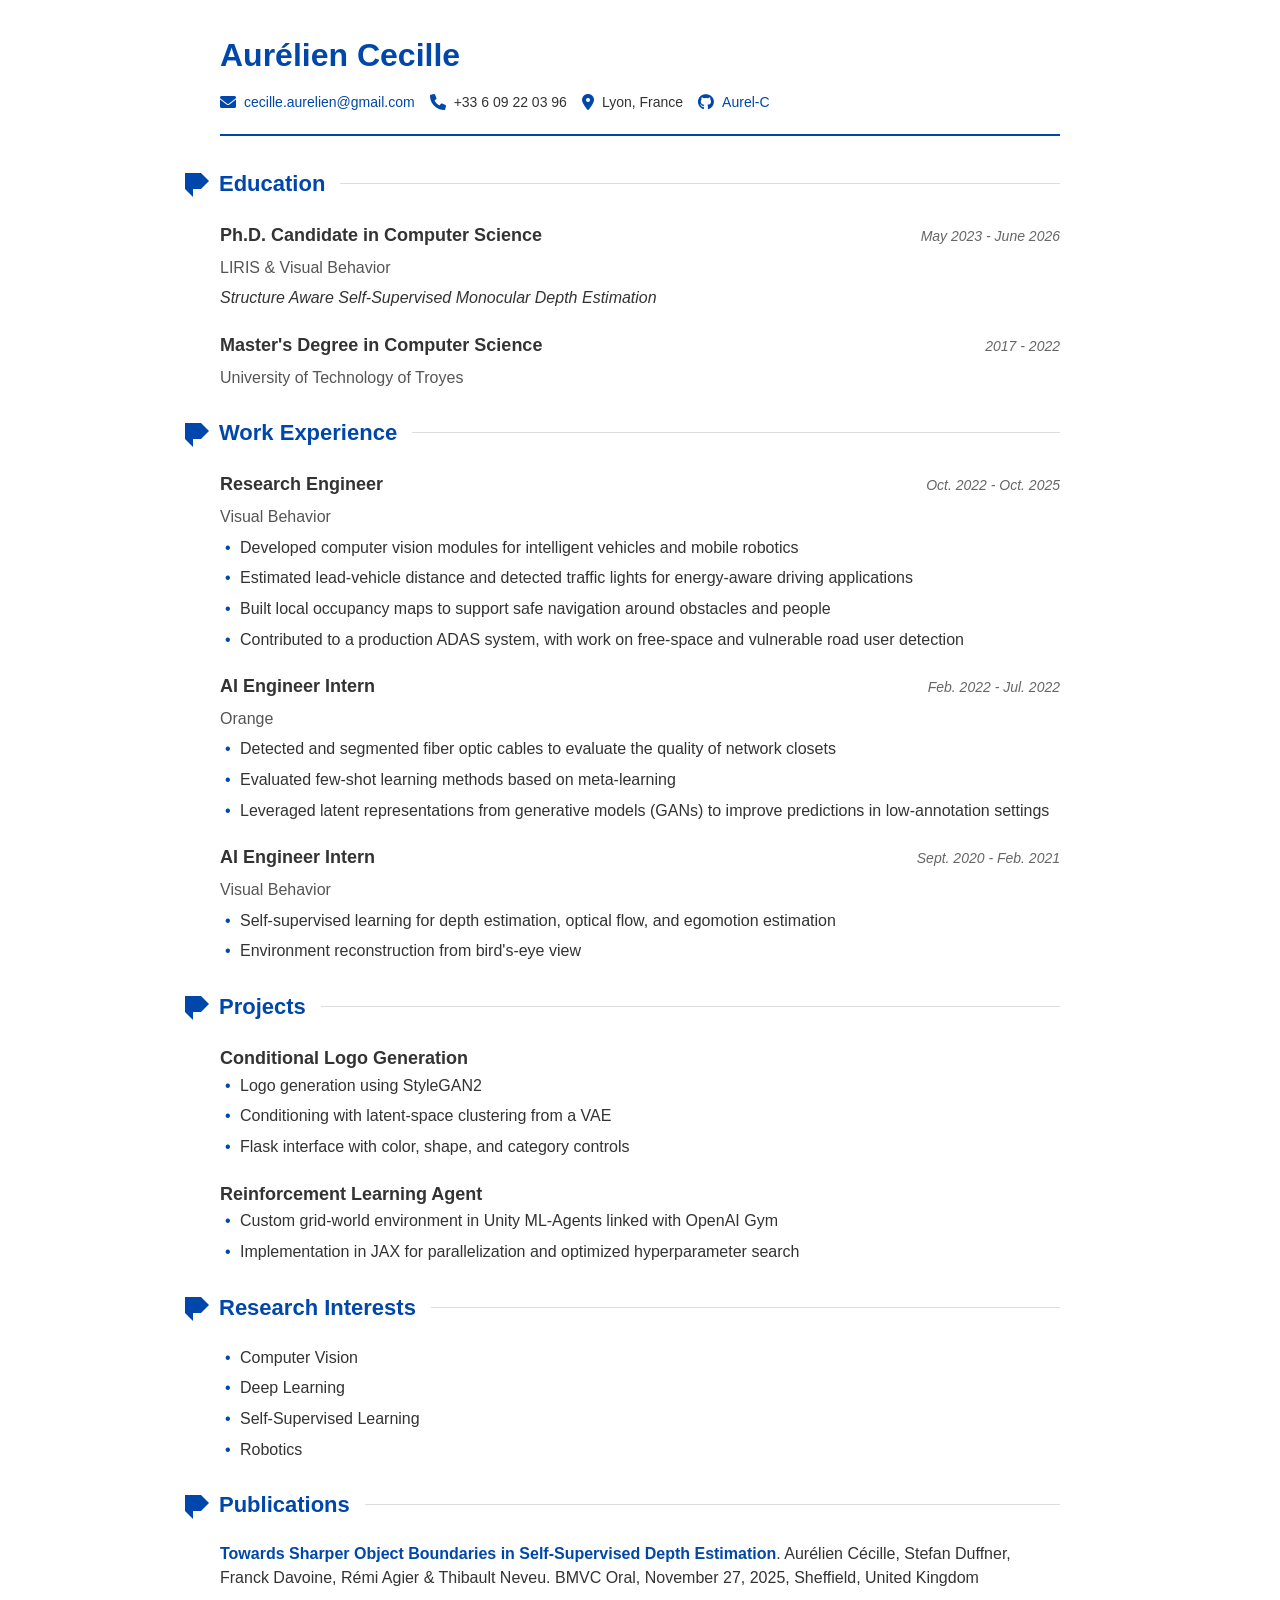
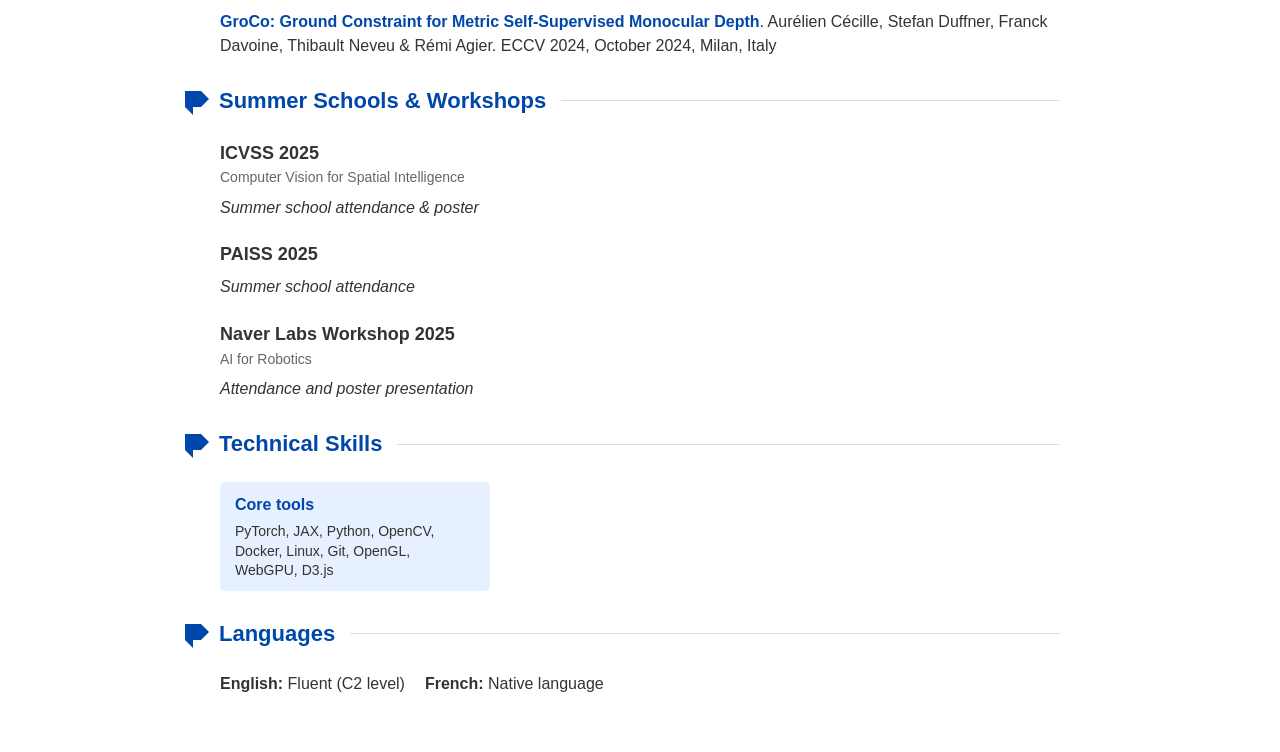
==== commit a1cef7bf: "V1" ====
--- a/index.html
+++ b/index.html
@@ -13,7 +13,7 @@
     <div class="container">
         <header>
             <div class="profile">
-                <h1>Aurélien Cécille</h1>
+                <h1>Aurélien Cecille</h1>
                 <div class="contact-info">
                     <p><i class="fas fa-envelope"></i> <a href="mailto:cecille.aurelien@gmail.com">cecille.aurelien@gmail.com</a></p>
                     <p><i class="fas fa-phone"></i> +33 6 09 22 03 96</p>
